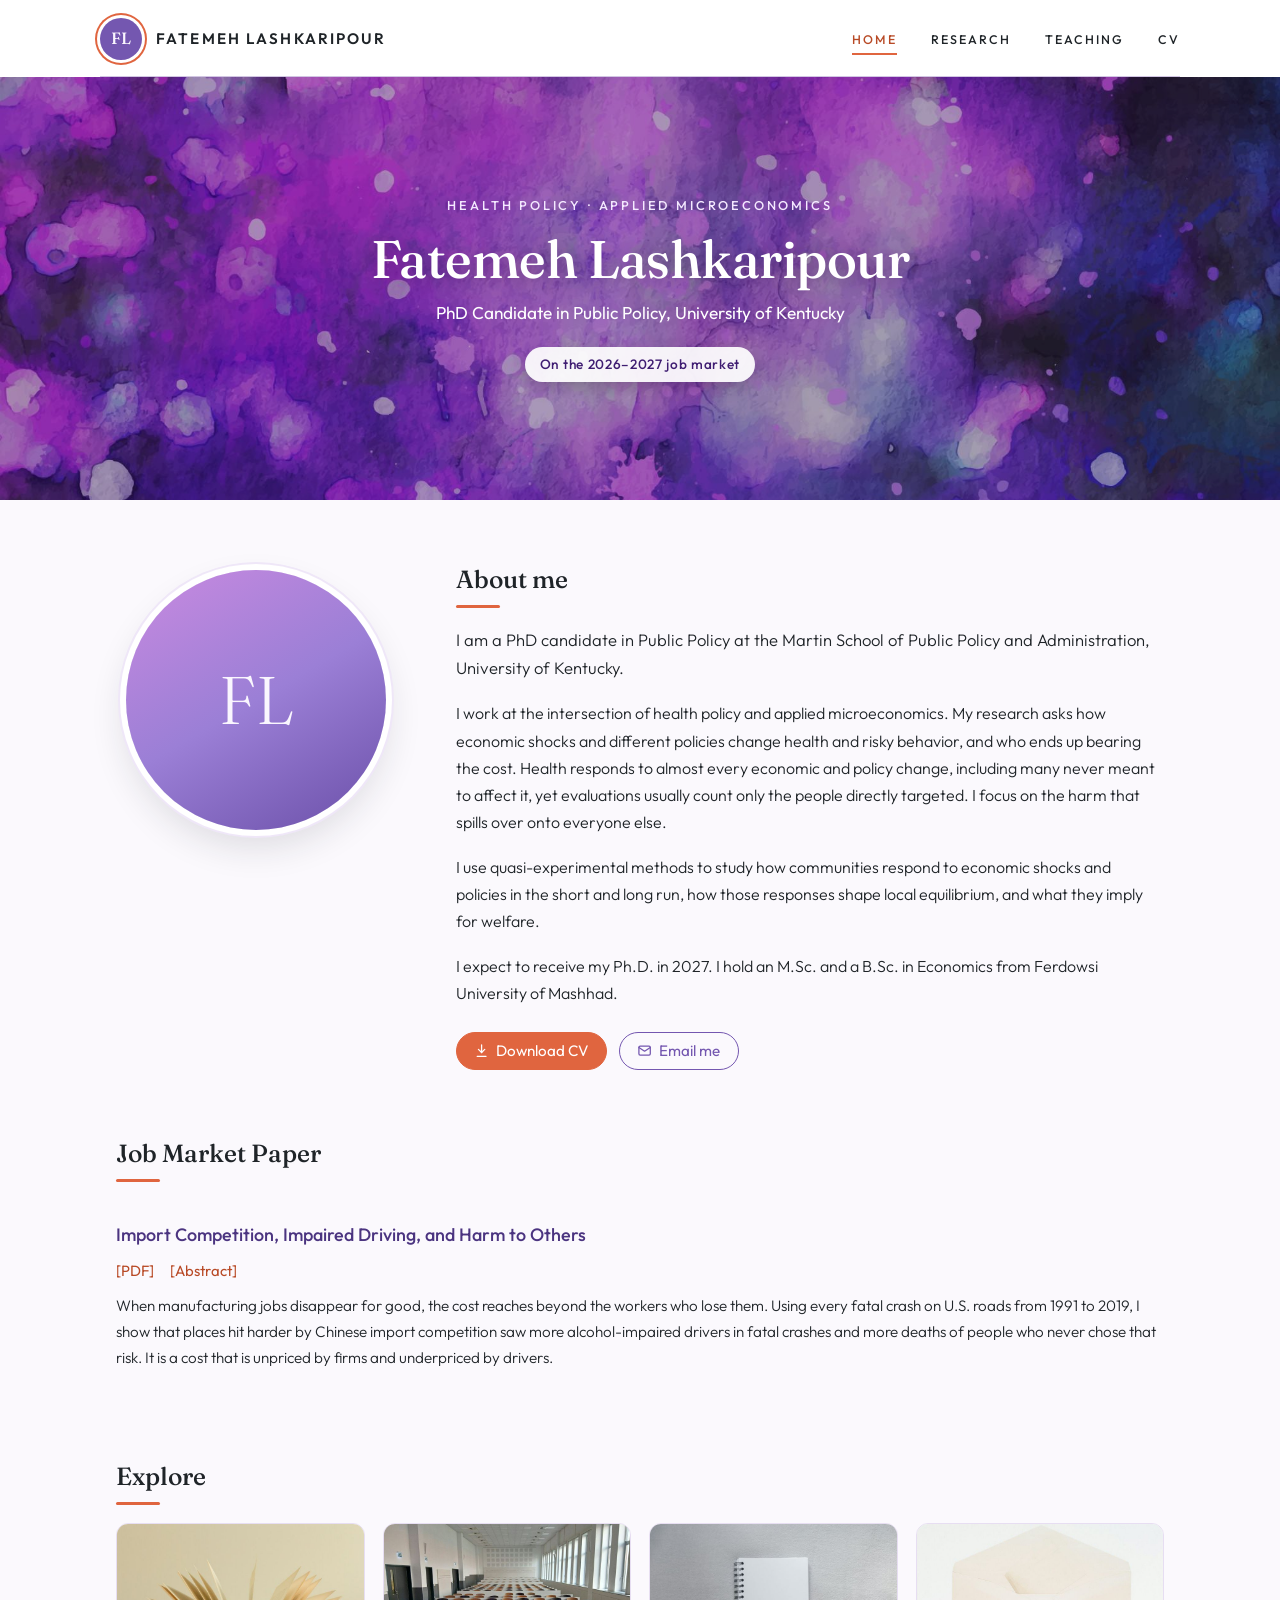
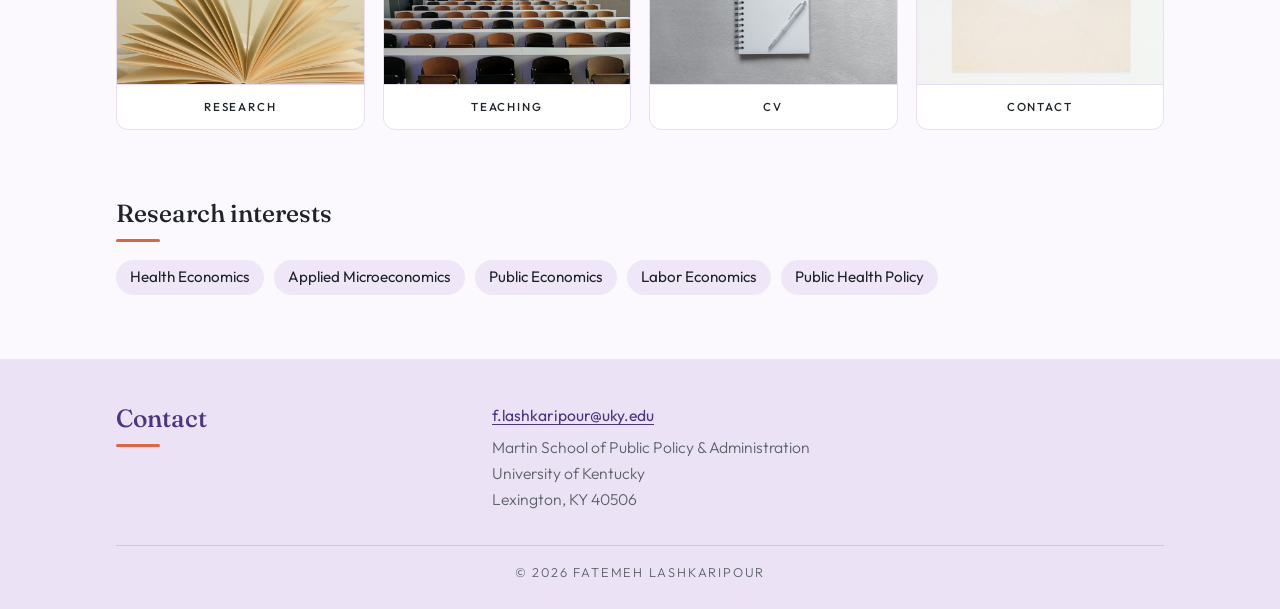
==== index.html @ 066cd608 "Smaller fonts; photo tiles in Explore section Explore photos: Unsplash (free license).  Co-Authored-" ====
<!doctype html>
<html lang="en">
<head>
  <meta charset="utf-8">
  <meta name="viewport" content="width=device-width, initial-scale=1">
  <title>Fatemeh Lashkaripour</title>
  <meta name="description" content="Fatemeh Lashkaripour, PhD candidate in Public Policy at the University of Kentucky. Health economics and applied microeconomics. On the 2026–2027 job market.">
  <meta property="og:title" content="Fatemeh Lashkaripour">
  <meta property="og:description" content="PhD candidate in Public Policy, University of Kentucky. Health economics and applied microeconomics.">
  <meta property="og:type" content="website">
  <link rel="icon" href="images/favicon.svg" type="image/svg+xml">
  <link rel="preconnect" href="https://fonts.googleapis.com">
  <link rel="preconnect" href="https://fonts.gstatic.com" crossorigin>
  <link href="https://fonts.googleapis.com/css2?family=Fraunces:opsz,wght@9..144,400;9..144,500&family=Outfit:wght@300;400;500;600&display=swap" rel="stylesheet">
  <link rel="stylesheet" href="css/style.css">
</head>
<body>
  <a class="skip-link" href="#main">Skip to content</a>

  <header class="site-header">
    <div class="header-inner">
      <a class="brand" href="index.html">
        <span class="mark" aria-hidden="true">FL</span>
        <span class="brand-name">Fatemeh Lashkaripour</span>
      </a>
      <nav aria-label="Main">
        <ul class="nav">
          <li><a href="index.html" aria-current="page">Home</a></li>
          <li><a href="research.html">Research</a></li>
          <li><a href="teaching.html">Teaching</a></li>
          <li><a href="cv.html">CV</a></li>
        </ul>
      </nav>
    </div>
  </header>

  <div class="hero">
    <p class="kicker">Health Policy &middot; Applied Microeconomics</p>
    <h1>Fatemeh Lashkaripour</h1>
    <p class="sub">PhD Candidate in Public Policy, University of Kentucky</p>
    <span class="pill">On the 2026–2027 job market</span>
  </div>

  <main id="main">
    <section class="about" aria-labelledby="about-heading">
      <!-- PHOTO: save your headshot as images/headshot.jpg (square works best).
           Until then, a circle with your initials is shown. -->
      <div class="portrait" aria-hidden="true">
        FL
        <img src="images/headshot.jpg" alt="" onerror="this.remove()">
      </div>

      <div class="about-text">
        <h2 id="about-heading">About me</h2>
        <p class="lead">I am a PhD candidate in Public Policy at the Martin School of Public Policy and Administration, University of Kentucky.</p>
        <p>I work at the intersection of health policy and applied microeconomics. My research asks how economic shocks and different policies change health and risky behavior, and who ends up bearing the cost. Health responds to almost every economic and policy change, including many never meant to affect it, yet evaluations usually count only the people directly targeted. I focus on the harm that spills over onto everyone else.</p>
        <p>I use quasi-experimental methods to study how communities respond to economic shocks and policies in the short and long run, how those responses shape local equilibrium, and what they imply for welfare.</p>
        <p>I expect to receive my Ph.D. in 2027. I hold an M.Sc. and a B.Sc. in Economics from Ferdowsi University of Mashhad.</p>

        <div class="quick-links">
          <a class="btn btn--coral" href="files/Lashkaripour_CV.pdf">
            <svg viewBox="0 0 24 24" fill="none" stroke="currentColor" stroke-width="2" stroke-linecap="round" stroke-linejoin="round" aria-hidden="true"><path d="M12 3v12"/><path d="m7 10 5 5 5-5"/><path d="M5 21h14"/></svg>
            Download CV
          </a>
          <a class="btn" href="mailto:f.lashkaripour@uky.edu">
            <svg viewBox="0 0 24 24" fill="none" stroke="currentColor" stroke-width="2" stroke-linecap="round" stroke-linejoin="round" aria-hidden="true"><rect x="3" y="5" width="18" height="14" rx="2"/><path d="m3 7 9 6 9-6"/></svg>
            Email me
          </a>
        </div>
      </div>
    </section>

    <section aria-labelledby="jmp-heading">
      <h2 id="jmp-heading">Job Market Paper</h2>
      <article class="paper">
        <h3 class="paper-title"><a href="papers/Lashkaripour_JMP.pdf">Import Competition, Impaired Driving, and Harm to Others</a></h3>
        <div class="links">
          <a href="papers/Lashkaripour_JMP.pdf">PDF</a>
          <a href="research.html#jmp">Abstract</a>
        </div>
        <p class="summary">When manufacturing jobs disappear for good, the cost reaches beyond the workers who lose them. Using every fatal crash on U.S. roads from 1991 to 2019, I show that places hit harder by Chinese import competition saw more alcohol-impaired drivers in fatal crashes and more deaths of people who never chose that risk. It is a cost that is unpriced by firms and underpriced by drivers.</p>
      </article>
    </section>

    <section aria-labelledby="explore-heading">
      <h2 id="explore-heading">Explore</h2>
      <div class="tiles">
        <a class="tile" href="research.html">
          <img src="images/explore/research.jpg" alt="" width="800" height="520" loading="lazy">
          <span>Research</span>
        </a>
        <a class="tile" href="teaching.html">
          <img src="images/explore/teaching.jpg" alt="" width="800" height="520" loading="lazy">
          <span>Teaching</span>
        </a>
        <a class="tile" href="cv.html">
          <img src="images/explore/cv.jpg" alt="" width="800" height="520" loading="lazy">
          <span>CV</span>
        </a>
        <a class="tile" href="mailto:f.lashkaripour@uky.edu">
          <img src="images/explore/contact.jpg" alt="" width="800" height="520" loading="lazy">
          <span>Contact</span>
        </a>
      </div>
    </section>

    <section aria-labelledby="interests-heading">
      <h2 id="interests-heading">Research interests</h2>
      <ul class="chips">
        <li>Health Economics</li>
        <li>Applied Microeconomics</li>
        <li>Public Economics</li>
        <li>Labor Economics</li>
        <li>Public Health Policy</li>
      </ul>
    </section>
  </main>

  <footer class="site-footer">
    <div class="footer-inner">
      <h2>Contact</h2>
      <div class="footer-contact">
        <a href="mailto:f.lashkaripour@uky.edu">f.lashkaripour@uky.edu</a>
        <address>Martin School of Public Policy &amp; Administration<br>University of Kentucky<br>Lexington, KY 40506</address>
      </div>
      <p class="copyright">&copy; <span id="year">2026</span> Fatemeh Lashkaripour</p>
    </div>
  </footer>

  <script src="js/main.js"></script>
</body>
</html>
---- css/style.css ----
/* ==========================================================
   Fatemeh Lashkaripour — personal academic website
   Colors and fonts live in :root; change them here.
   ========================================================== */

:root {
  --bg: #fbf9fd;          /* page background */
  --paper: #ffffff;       /* cards, header */
  --ink: #1f2428;         /* main text */
  --muted: #5b6166;       /* secondary text */
  --line: #e7def2;        /* card borders, dividers */
  --rule: #d2c6e3;        /* thin line under header */
  --teal: #7457b0;        /* primary color (purple) */
  --teal-ink: #4b3480;    /* darker purple */
  --teal-soft: #a48bd6;
  --coral: #e0653f;       /* accent */
  --coral-ink: #b84a26;   /* accent for small text (readable) */
  --sand: #efe7f8;        /* tags, tile backgrounds (lavender) */
  --cream: #faf6fe;       /* text on purple */
  --lavender: #ebe2f6;    /* footer background */
  --maxw: 1080px;
  --serif: "Fraunces", Georgia, "Times New Roman", serif;
  --sans: "Outfit", system-ui, -apple-system, "Segoe UI", sans-serif;
}

*, *::before, *::after { box-sizing: border-box; }
html { scroll-behavior: smooth; -webkit-text-size-adjust: 100%; }

body {
  margin: 0;
  background: var(--bg);
  color: var(--ink);
  font-family: var(--sans);
  font-weight: 300;
  font-size: 16px;
  line-height: 1.7;
  min-height: 100vh;
  display: flex;
  flex-direction: column;
}

a { color: var(--teal); text-underline-offset: 3px; text-decoration-thickness: 1px; }
a:hover { color: var(--coral-ink); }
strong { font-weight: 500; }
:focus-visible { outline: 2px solid var(--coral); outline-offset: 3px; border-radius: 4px; }

.skip-link {
  position: absolute; left: -9999px; top: 8px;
  background: var(--paper); padding: 8px 14px; border-radius: 6px; z-index: 100;
}
.skip-link:focus { left: 8px; }

/* ---------- Header ---------- */
.site-header {
  position: sticky; top: 0; z-index: 10;
  background: rgba(255, 255, 255, 0.97);
  backdrop-filter: blur(6px);
  -webkit-backdrop-filter: blur(6px);
}
.header-inner {
  width: calc(100% - 32px); max-width: var(--maxw); margin: 0 auto;
  padding: 18px 0 16px;
  display: flex; align-items: center; justify-content: space-between;
  flex-wrap: wrap; gap: 12px 28px;
  border-bottom: 1px solid var(--rule);
}
.brand {
  display: flex; align-items: center; gap: 14px;
  color: var(--ink); text-decoration: none;
}
.brand:hover { color: var(--ink); }
.mark {
  flex: none; width: 42px; height: 42px; border-radius: 50%;
  display: grid; place-items: center;
  background: var(--teal); color: var(--cream);
  font-family: var(--serif); font-size: 1.02rem; font-weight: 500; letter-spacing: .02em;
  box-shadow: 0 0 0 3px var(--paper), 0 0 0 5px var(--coral);
}
.brand-name {
  font-weight: 600; text-transform: uppercase;
  letter-spacing: .14em; font-size: .95rem; line-height: 1.2;
}
.nav {
  display: flex; flex-wrap: wrap; gap: clamp(16px, 3vw, 34px);
  margin: 0; padding: 0; list-style: none;
}
.nav a {
  color: var(--ink); text-decoration: none;
  font-size: .78rem; font-weight: 500; letter-spacing: .16em; text-transform: uppercase;
  padding: 6px 0; border-bottom: 2px solid transparent;
  transition: color .15s, border-color .15s;
}
.nav a:hover { color: var(--coral-ink); }
.nav a[aria-current="page"] { color: var(--coral-ink); border-bottom-color: var(--coral); }

/* ---------- Home hero ---------- */
.hero {
  position: relative;
  background: #5b2a9e url("../images/banner.jpg") center / cover no-repeat;
  color: #fff;
  text-align: center;
  padding: clamp(70px, 10vw, 118px) 16px;
}
.hero::before {
  content: ""; position: absolute; inset: 0;
  background: rgba(36, 14, 66, .34);
}
.hero > * { position: relative; }
.kicker {
  margin: 0 0 .8rem; color: #f4e9ff;
  font-size: .8rem; font-weight: 500; letter-spacing: .22em; text-transform: uppercase;
}
.hero h1 {
  font-family: var(--serif); font-weight: 500;
  font-size: clamp(2rem, 5vw, 3.3rem); line-height: 1.08; letter-spacing: -0.01em;
  margin: 0; text-shadow: 0 2px 20px rgba(0, 0, 0, .3);
}
.hero .sub { margin: .7rem auto 0; max-width: 40rem; font-size: clamp(.95rem, 2vw, 1.08rem); font-weight: 400; }
.pill {
  display: inline-block; margin-top: 20px;
  background: rgba(255, 255, 255, .92); color: #3f1d72;
  font-size: .85rem; font-weight: 500; letter-spacing: .05em;
  padding: .42em 1.1em; border-radius: 999px;
  box-shadow: 0 6px 16px rgba(0, 0, 0, .18);
}

/* ---------- Sub-page banner ---------- */
.page-banner {
  position: relative;
  background: #5b2a9e url("../images/banner.jpg") center / cover no-repeat;
  color: #fff; text-align: center;
  padding: clamp(40px, 6vw, 62px) 16px;
}
.page-banner::before { content: ""; position: absolute; inset: 0; background: rgba(36, 14, 66, .34); }
.page-banner > * { position: relative; }
.page-banner h1 {
  margin: 0; font-family: var(--serif); font-weight: 500;
  font-size: clamp(1.7rem, 4vw, 2.4rem); line-height: 1.15;
  text-shadow: 0 2px 16px rgba(0, 0, 0, .3);
}

/* ---------- Layout ---------- */
main { flex: 1; width: 100%; max-width: var(--maxw); margin: 0 auto; padding: clamp(36px, 6vw, 64px) 16px; }
section + section { margin-top: clamp(44px, 6vw, 68px); }

h2 {
  font-family: var(--serif); font-weight: 500;
  font-size: clamp(1.3rem, 2.6vw, 1.55rem); line-height: 1.25;
  margin: 0 0 18px; color: var(--ink);
}
h2::after {
  content: ""; display: block; width: 44px; height: 3px;
  background: var(--coral); margin-top: 10px; border-radius: 2px;
}
p { margin: 0 0 1.1em; }
p:last-child { margin-bottom: 0; }

/* ---------- Home: about ---------- */
.about {
  display: grid; grid-template-columns: 280px 1fr;
  gap: clamp(28px, 5vw, 60px); align-items: start;
}
.portrait {
  position: relative; width: 260px; aspect-ratio: 1; margin: 6px auto 0;
  border-radius: 50%; overflow: hidden;
  background: linear-gradient(150deg, #c98ae0 0%, #9b7fd6 50%, #6a4fa8 100%);
  display: grid; place-items: center;
  color: var(--cream); font-family: var(--serif); font-size: 4.2rem;
  box-shadow: 0 0 0 6px var(--paper), 0 0 0 8px var(--sand), 0 16px 36px rgba(31, 36, 40, .14);
}
.portrait img { position: absolute; inset: 0; width: 100%; height: 100%; object-fit: cover; }
.about-text .lead { font-size: 1.04rem; }
.quick-links { display: flex; flex-wrap: wrap; gap: 12px; margin-top: 24px; }

/* ---------- Buttons & tags ---------- */
.btn {
  display: inline-flex; align-items: center; gap: .45em;
  padding: .5em 1.15em; border-radius: 999px;
  border: 1px solid var(--teal); color: var(--teal);
  text-decoration: none; font-weight: 400; font-size: .95rem; line-height: 1.4;
  transition: background .15s, color .15s, border-color .15s;
}
.btn:hover { background: #f1eafa; color: var(--teal-ink); }
.btn--solid { background: var(--teal); color: #fff; }
.btn--solid:hover { background: var(--teal-ink); color: #fff; }
.btn--coral { background: var(--coral); border-color: var(--coral); color: #fff; }
.btn--coral:hover { background: var(--coral-ink); border-color: var(--coral-ink); color: #fff; }
.btn svg { width: 1em; height: 1em; flex: none; }

.chips { display: flex; flex-wrap: wrap; gap: 10px; margin: 0; padding: 0; list-style: none; }
.chips li {
  background: var(--sand); color: var(--ink);
  padding: .32em .95em; border-radius: 999px; font-size: .95rem; font-weight: 400;
}

/* ---------- Home: tiles ---------- */
.tiles { display: grid; grid-template-columns: repeat(4, 1fr); gap: 18px; }
.tile {
  display: block; overflow: hidden;
  background: var(--paper); border: 1px solid var(--line); border-radius: 12px;
  color: var(--ink); text-decoration: none;
  transition: transform .2s, box-shadow .2s;
}
.tile img { display: block; width: 100%; height: auto; aspect-ratio: 200 / 130; object-fit: cover; }
.tile span {
  display: block; padding: 12px 10px; text-align: center;
  border-top: 1px solid var(--line);
  font-size: .72rem; font-weight: 500; letter-spacing: .16em; text-transform: uppercase;
}
.tile:hover { transform: translateY(-3px); box-shadow: 0 12px 26px rgba(31, 36, 40, .1); color: var(--ink); }
.tile:hover span { color: var(--coral-ink); }

/* ---------- Papers ---------- */
.paper { padding: 22px 0; border-bottom: 1px solid var(--line); scroll-margin-top: 90px; }
.paper:last-child { border-bottom: 0; }
.paper h3 {
  font-family: var(--sans); font-weight: 500;
  font-size: 1.04rem; line-height: 1.45; margin: 0; color: var(--ink);
}
.paper .meta { color: var(--muted); font-size: .92rem; margin: .3rem 0 0; }
.paper .meta b { font-weight: 500; color: var(--ink); }

/* numbered list, e.g. [1] Title */
.numbered { counter-reset: paper; }
.numbered .paper h3::before {
  counter-increment: paper; content: "[" counter(paper) "]";
  color: var(--muted); font-weight: 400; margin-right: .5em;
}
.numbered .paper .meta, .numbered .paper .links { padding-left: 2.1em; }

/* bracketed link row: [PDF] [Abstract] */
.links { display: flex; flex-wrap: wrap; gap: 4px 16px; margin-top: 10px; }
.links a, .links .toggle {
  color: var(--coral-ink); text-decoration: none; font-size: .93rem; font-weight: 400;
  background: none; border: 0; padding: 0; font-family: inherit; cursor: pointer;
}
.links a::before, .links .toggle::before { content: "["; }
.links a::after, .links .toggle::after { content: "]"; }
.links a:hover, .links .toggle:hover { color: var(--teal); text-decoration: underline; }

.tag {
  display: inline-block; vertical-align: middle;
  font-size: .72rem; letter-spacing: .1em; text-transform: uppercase; font-weight: 500;
  color: #fff; background: var(--coral); border-radius: 4px;
  padding: .12em .5em; margin-left: .5em; position: relative; top: -1px;
}

.paper-title { font-size: 1.12rem !important; }
.paper-title a { color: var(--teal-ink); text-decoration: none; }
.paper-title a:hover { color: var(--coral-ink); text-decoration: underline; text-underline-offset: 3px; }

.abstract { margin-top: 14px; font-size: .95rem; line-height: 1.75; }
.abstract.clamped p {
  display: -webkit-box; -webkit-line-clamp: 3; -webkit-box-orient: vertical; overflow: hidden;
}
.abstract-toggle {
  background: none; border: 0; padding: 0; margin-top: 8px; cursor: pointer;
  color: var(--coral-ink); font: inherit; font-size: .95rem; font-weight: 400;
  text-decoration: underline; text-underline-offset: 3px;
}
.abstract-toggle:hover { color: var(--teal); }

.section-intro {
  font-family: var(--serif); font-size: clamp(1.05rem, 2vw, 1.2rem); line-height: 1.5;
  color: var(--teal-ink); max-width: 46rem; margin: 0 0 clamp(36px, 5vw, 52px);
  padding-left: 18px; border-left: 3px solid var(--coral);
}
.section-note { color: var(--muted); margin: -4px 0 6px; }
.intro-actions { margin-top: -16px; margin-bottom: clamp(44px, 6vw, 64px); padding-left: 21px; }
.paper .summary { margin: 10px 0 0; font-size: .95rem; line-height: 1.7; }
.numbered .paper .summary { padding-left: 2.1em; }

.presented { margin: 14px 0 0; padding-left: 1.1em; font-size: .95rem; color: var(--muted); }
.presented li { margin: .15em 0; }

.agenda { margin: 0; padding-left: 1.15em; }
.agenda li { margin: 0 0 .7em; }
.agenda li::marker { color: var(--coral); }

/* ---------- Lists (teaching, CV) ---------- */
.entry-list { list-style: none; margin: 0; padding: 0; }
.entry {
  display: grid; grid-template-columns: 1fr auto; gap: 4px 24px;
  padding: 16px 0; border-bottom: 1px solid var(--line);
}
.entry:last-child { border-bottom: 0; }
.entry .what { font-weight: 400; }
.entry .what strong { font-weight: 500; }
.entry .when { color: var(--muted); font-size: .95rem; white-space: nowrap; text-align: right; }
.subhead { color: var(--muted); margin: -6px 0 4px; }
.entry .subhead { display: inline-block; margin: 2px 0 0; font-size: .95rem; font-weight: 300; }

/* ---------- CV page ---------- */
.cv-download {
  display: flex; flex-wrap: wrap; align-items: center; justify-content: space-between; gap: 18px;
  background: var(--paper); border: 1px solid var(--line); border-left: 4px solid var(--coral);
  border-radius: 12px; padding: clamp(22px, 4vw, 32px); box-shadow: 0 6px 20px rgba(31, 36, 40, .05);
}
.cv-download p { margin: 0; color: var(--muted); }
.cv-download .title { font-family: var(--serif); font-size: 1.35rem; font-weight: 500; color: var(--ink); }

.materials { display: grid; grid-template-columns: repeat(auto-fit, minmax(240px, 1fr)); gap: 18px; }
.material {
  position: relative; display: flex; flex-direction: column; gap: 4px;
  background: var(--paper); border: 1px solid var(--line); border-left: 4px solid var(--coral);
  border-radius: 12px; padding: 20px 22px 20px;
  color: var(--ink); text-decoration: none;
  box-shadow: 0 6px 20px rgba(31, 36, 40, .05);
  transition: transform .2s, box-shadow .2s;
}
.material:hover { transform: translateY(-3px); box-shadow: 0 12px 26px rgba(31, 36, 40, .1); color: var(--ink); }
.material-kind {
  align-self: flex-start; font-size: .7rem; font-weight: 500; letter-spacing: .14em;
  color: #fff; background: var(--teal); border-radius: 4px; padding: .15em .55em;
}
.material-title { font-family: var(--serif); font-size: 1.12rem; font-weight: 500; margin-top: 8px; }
.material-meta { color: var(--muted); font-size: .92rem; line-height: 1.45; }
.material:hover .material-title { color: var(--coral-ink); }


.refs { display: grid; grid-template-columns: repeat(auto-fit, minmax(260px, 1fr)); gap: 18px; }
.ref {
  background: var(--paper); border: 1px solid var(--line); border-top: 3px solid var(--teal);
  border-radius: 12px; padding: 20px 22px; font-size: .97rem; line-height: 1.6;
}
.ref .name { font-weight: 500; font-size: 1.05rem; margin: 0; color: var(--ink); }
.ref .name small { color: var(--coral-ink); font-weight: 400; font-size: .9rem; }
.ref .role { color: var(--muted); margin: 4px 0 10px; }
.ref a { word-break: break-all; }

/* ---------- Footer ---------- */
.site-footer { background: var(--lavender); color: var(--ink); margin-top: auto; }
.footer-inner {
  max-width: var(--maxw); margin: 0 auto; padding: 44px 16px 26px;
  display: grid; grid-template-columns: 1fr 2fr; gap: 20px 40px; align-items: start;
}
.footer-inner h2 { margin: 0; color: var(--teal-ink); }
.footer-contact { font-size: .98rem; line-height: 1.65; }
.footer-contact a { color: var(--teal-ink); font-weight: 400; }
.footer-contact a:hover { color: var(--coral-ink); }
.footer-contact address { font-style: normal; color: var(--muted); margin-top: 6px; }
.copyright {
  grid-column: 1 / -1; font-size: .8rem; letter-spacing: .14em; text-transform: uppercase;
  color: var(--muted);
  border-top: 1px solid rgba(75, 52, 128, .16); padding-top: 16px; margin-top: 12px; text-align: center;
}

/* ---------- Small screens ---------- */
@media (max-width: 760px) {
  body { font-size: 15.5px; }
  .about { grid-template-columns: 1fr; }
  .portrait { width: 190px; font-size: 3.2rem; }
  .tiles { grid-template-columns: repeat(2, 1fr); gap: 14px; }
  .footer-inner { grid-template-columns: 1fr; }
  .entry { grid-template-columns: 1fr; }
  .entry .when { text-align: left; }
}
@media (max-width: 640px) {
  .site-header { position: static; }
  .header-inner { flex-direction: column; justify-content: center; gap: 12px; padding-top: 16px; }
  .brand-name { font-size: .92rem; letter-spacing: .12em; }
  .nav { justify-content: center; gap: 18px; }
  .nav a { font-size: .76rem; letter-spacing: .13em; }
  .numbered .paper .meta, .numbered .paper .links, .numbered .paper .summary { padding-left: 0; }
}

@media (prefers-reduced-motion: reduce) {
  html { scroll-behavior: auto; }
  * { transition: none !important; }
}

@media print {
  .site-header, .hero, .page-banner, .abstract-toggle, .site-footer, .tiles { display: none; }
  .abstract.clamped p { display: block; -webkit-line-clamp: unset; }
  body { background: #fff; }
}
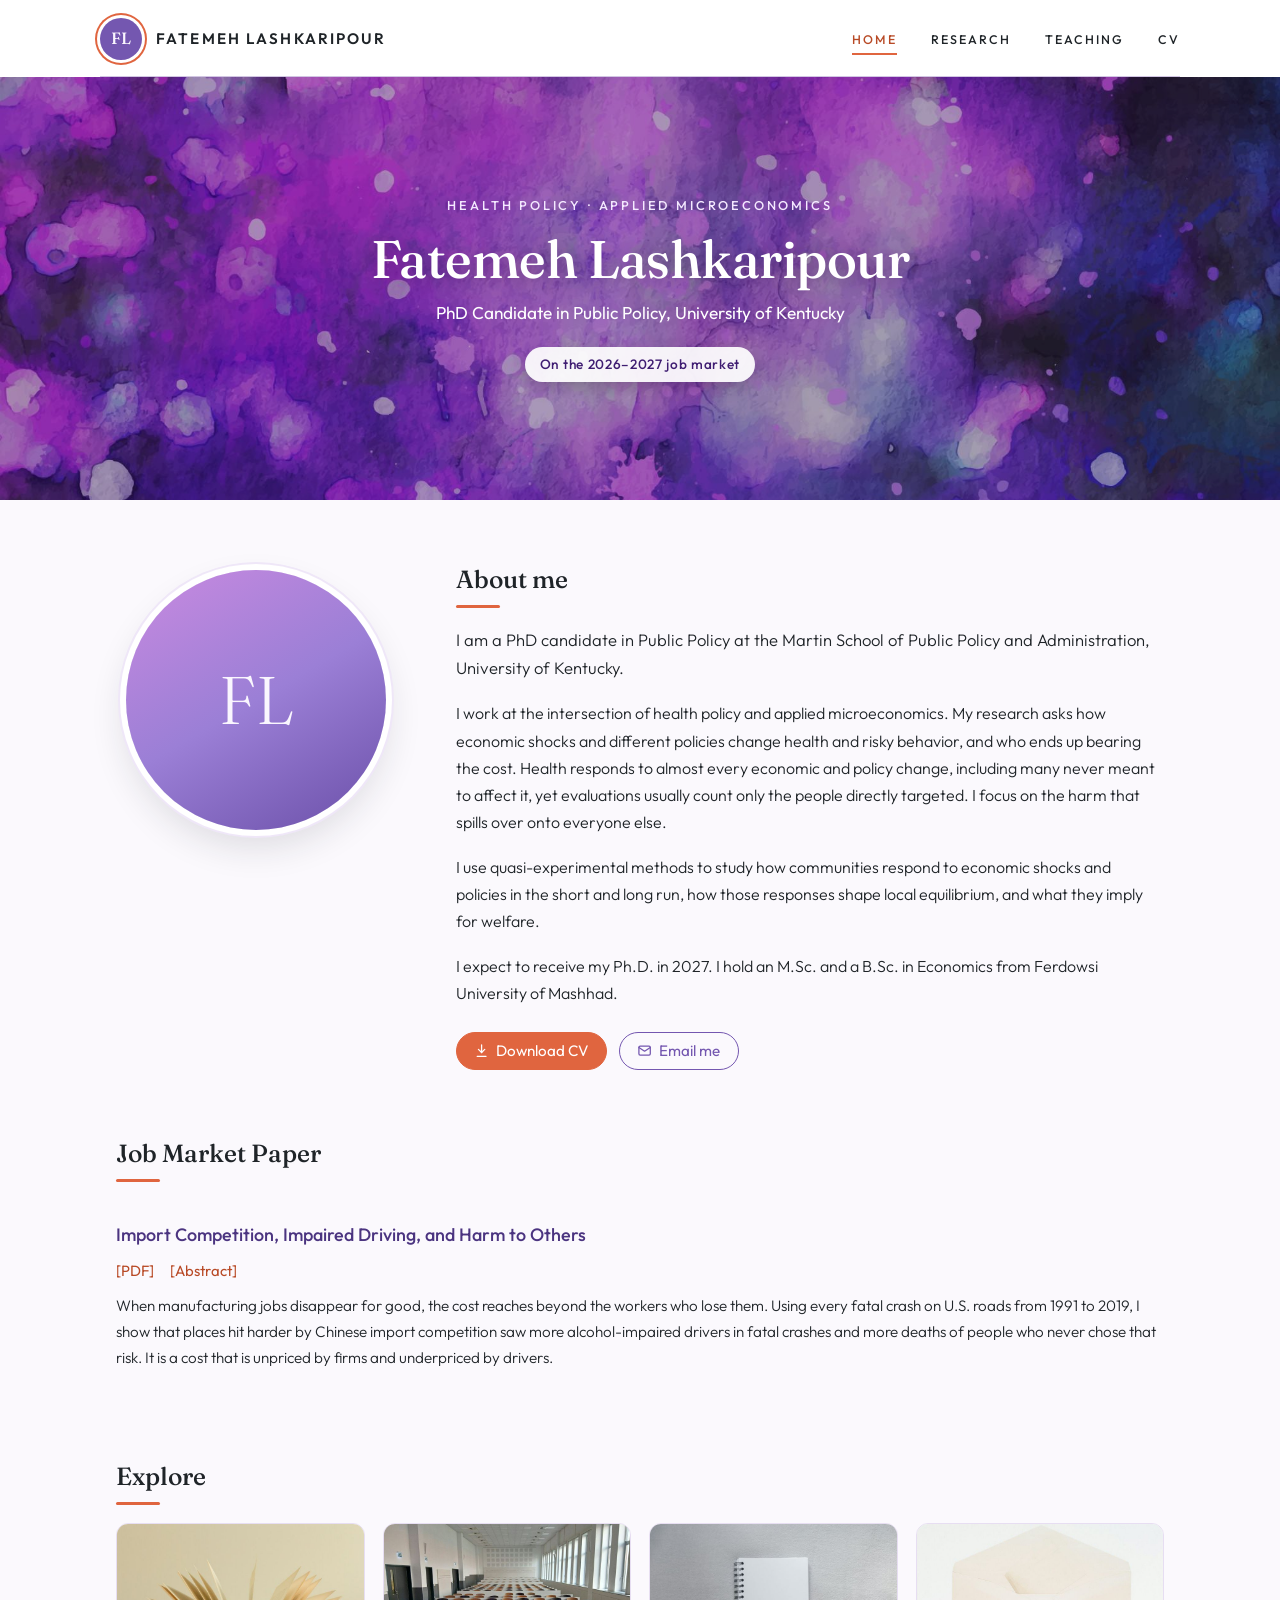
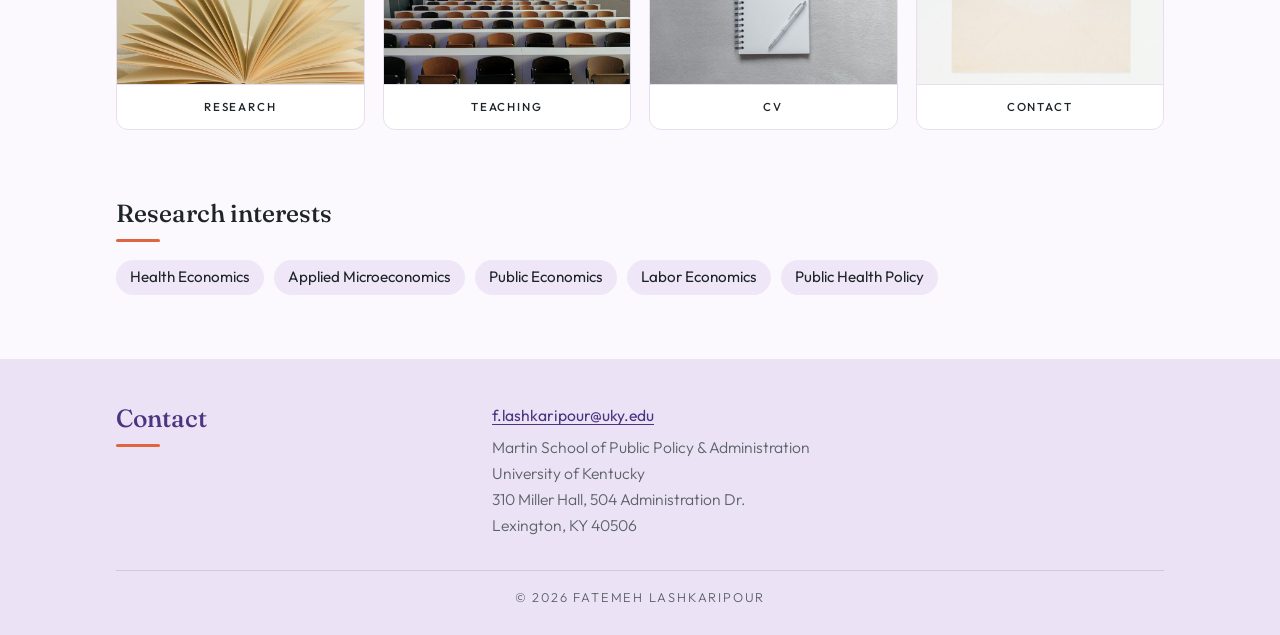
==== commit 65006f88: "Add office and street address from Martin School profile Co-Authored-By: Claude Opus 5.5 <noreply@an" ====
--- a/index.html
+++ b/index.html
@@ -121,7 +121,7 @@
       <h2>Contact</h2>
       <div class="footer-contact">
         <a href="mailto:f.lashkaripour@uky.edu">f.lashkaripour@uky.edu</a>
-        <address>Martin School of Public Policy &amp; Administration<br>University of Kentucky<br>Lexington, KY 40506</address>
+        <address>Martin School of Public Policy &amp; Administration<br>University of Kentucky<br>310 Miller Hall, 504 Administration Dr.<br>Lexington, KY 40506</address>
       </div>
       <p class="copyright">&copy; <span id="year">2026</span> Fatemeh Lashkaripour</p>
     </div>
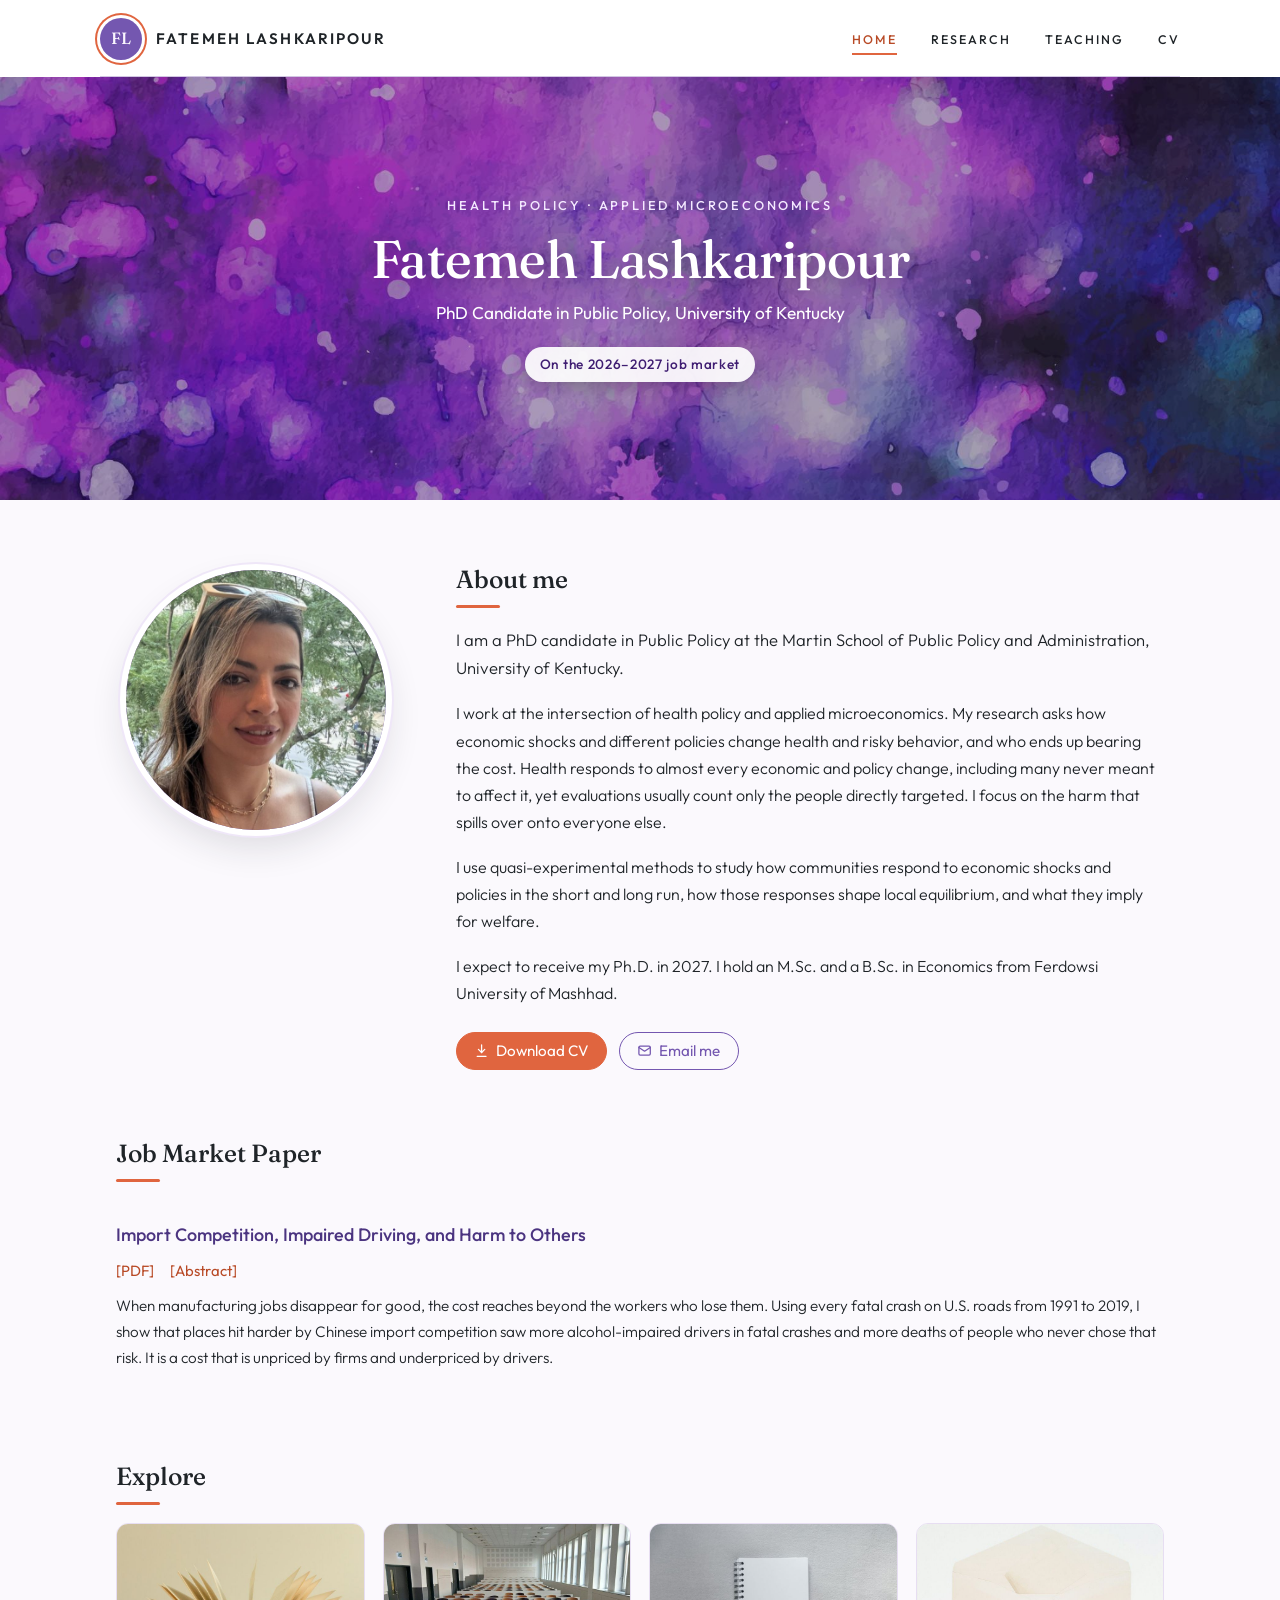
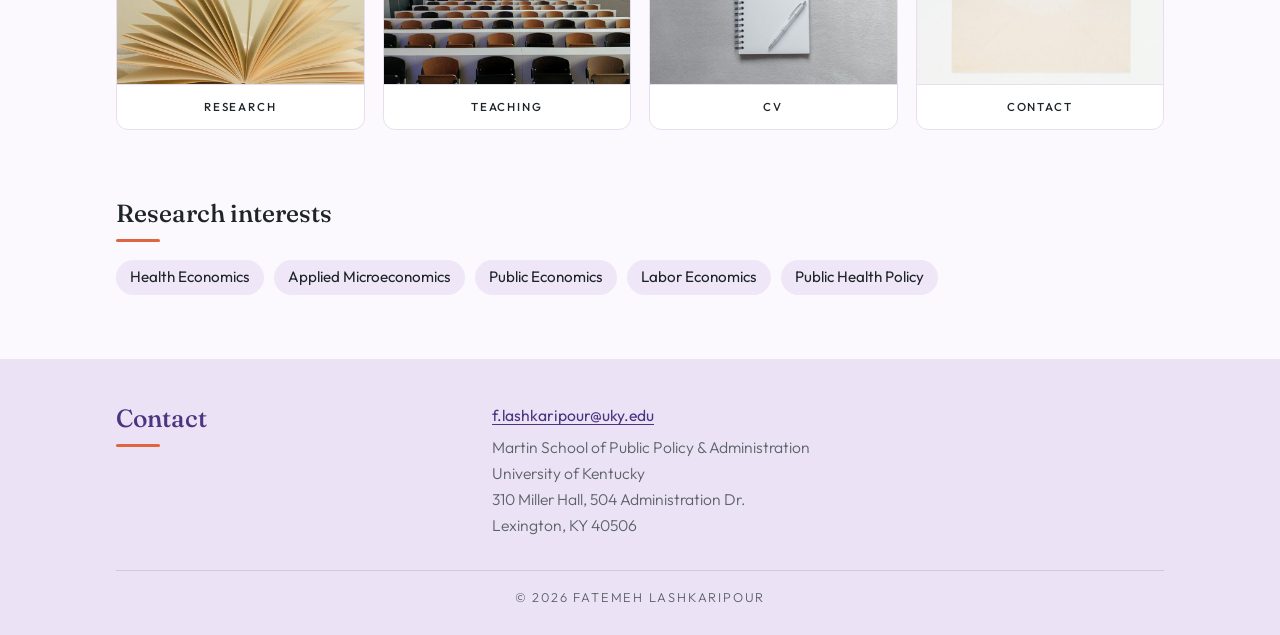
==== commit 06dc0ac5: "Add headshot from LinkedIn profile Co-Authored-By: Claude Opus 5.5 <noreply@anthropic.com>" ====
--- a/index.html
+++ b/index.html
@@ -45,9 +45,9 @@
     <section class="about" aria-labelledby="about-heading">
       <!-- PHOTO: save your headshot as images/headshot.jpg (square works best).
            Until then, a circle with your initials is shown. -->
-      <div class="portrait" aria-hidden="true">
-        FL
-        <img src="images/headshot.jpg" alt="" onerror="this.remove()">
+      <div class="portrait">
+        <span aria-hidden="true">FL</span>
+        <img src="images/headshot.jpg" alt="Fatemeh Lashkaripour" width="600" height="600" onerror="this.remove()">
       </div>
 
       <div class="about-text">
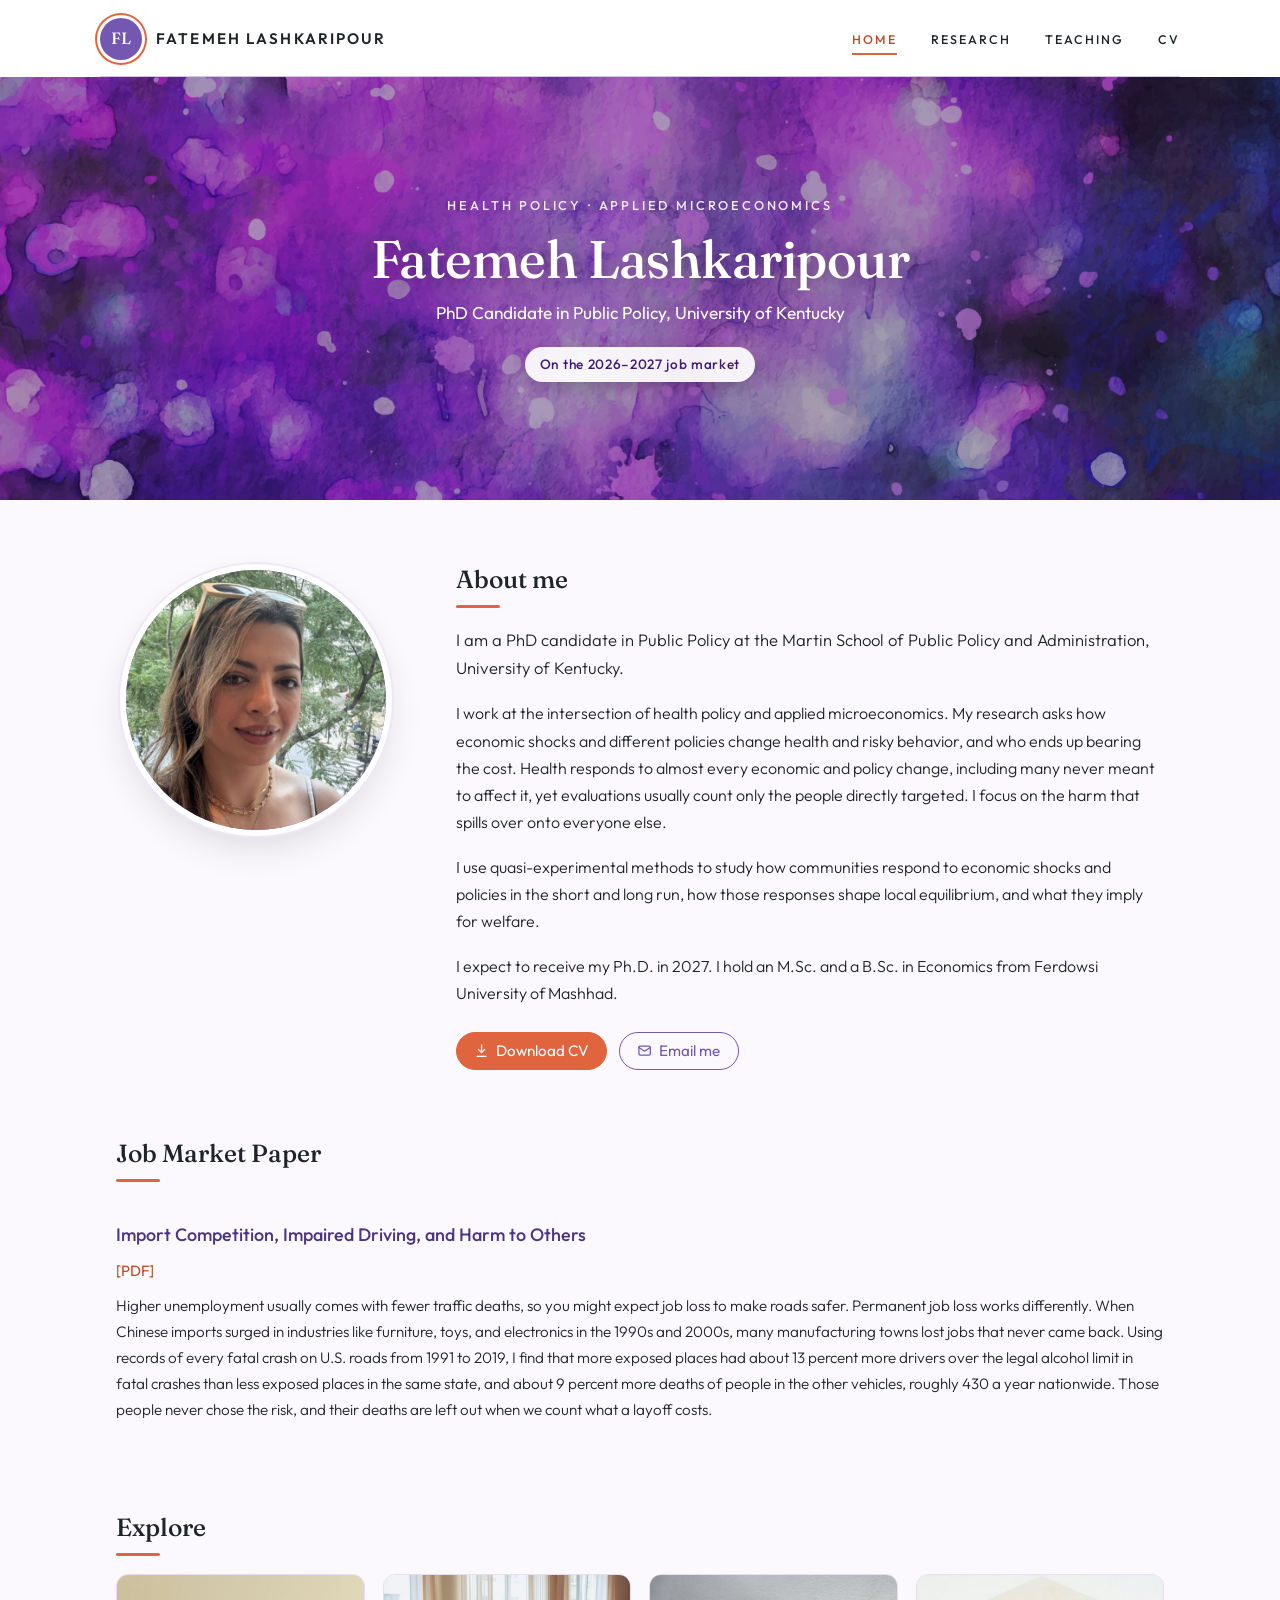
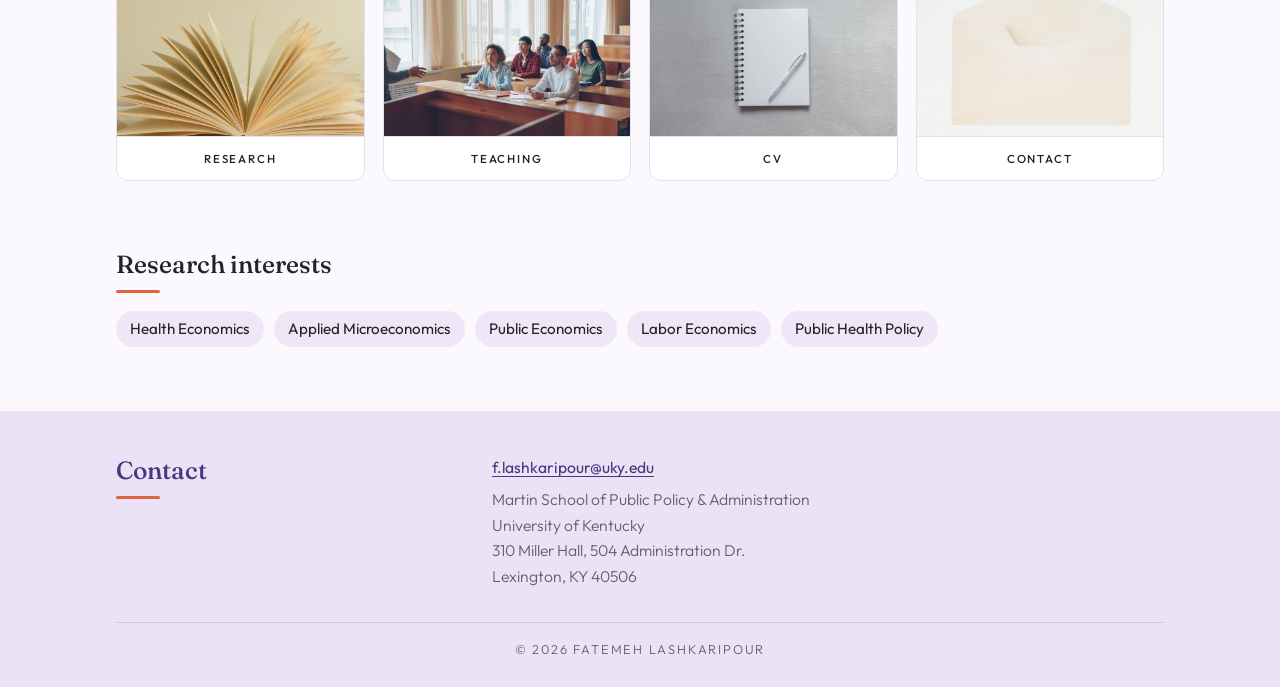
==== commit c81aec3f: "New JMP summary, cannabis slides link, warmer teaching photo Co-Authored-By: Claude Opus 5.5 <norepl" ====
--- a/index.html
+++ b/index.html
@@ -76,9 +76,8 @@
         <h3 class="paper-title"><a href="papers/Lashkaripour_JMP.pdf">Import Competition, Impaired Driving, and Harm to Others</a></h3>
         <div class="links">
           <a href="papers/Lashkaripour_JMP.pdf">PDF</a>
-          <a href="research.html#jmp">Abstract</a>
         </div>
-        <p class="summary">When manufacturing jobs disappear for good, the cost reaches beyond the workers who lose them. Using every fatal crash on U.S. roads from 1991 to 2019, I show that places hit harder by Chinese import competition saw more alcohol-impaired drivers in fatal crashes and more deaths of people who never chose that risk. It is a cost that is unpriced by firms and underpriced by drivers.</p>
+        <p class="summary">Higher unemployment usually comes with fewer traffic deaths, so you might expect job loss to make roads safer. Permanent job loss works differently. When Chinese imports surged in industries like furniture, toys, and electronics in the 1990s and 2000s, many manufacturing towns lost jobs that never came back. Using records of every fatal crash on U.S. roads from 1991 to 2019, I find that more exposed places had about 13 percent more drivers over the legal alcohol limit in fatal crashes than less exposed places in the same state, and about 9 percent more deaths of people in the other vehicles, roughly 430 a year nationwide. Those people never chose the risk, and their deaths are left out when we count what a layoff costs.</p>
       </article>
     </section>
 
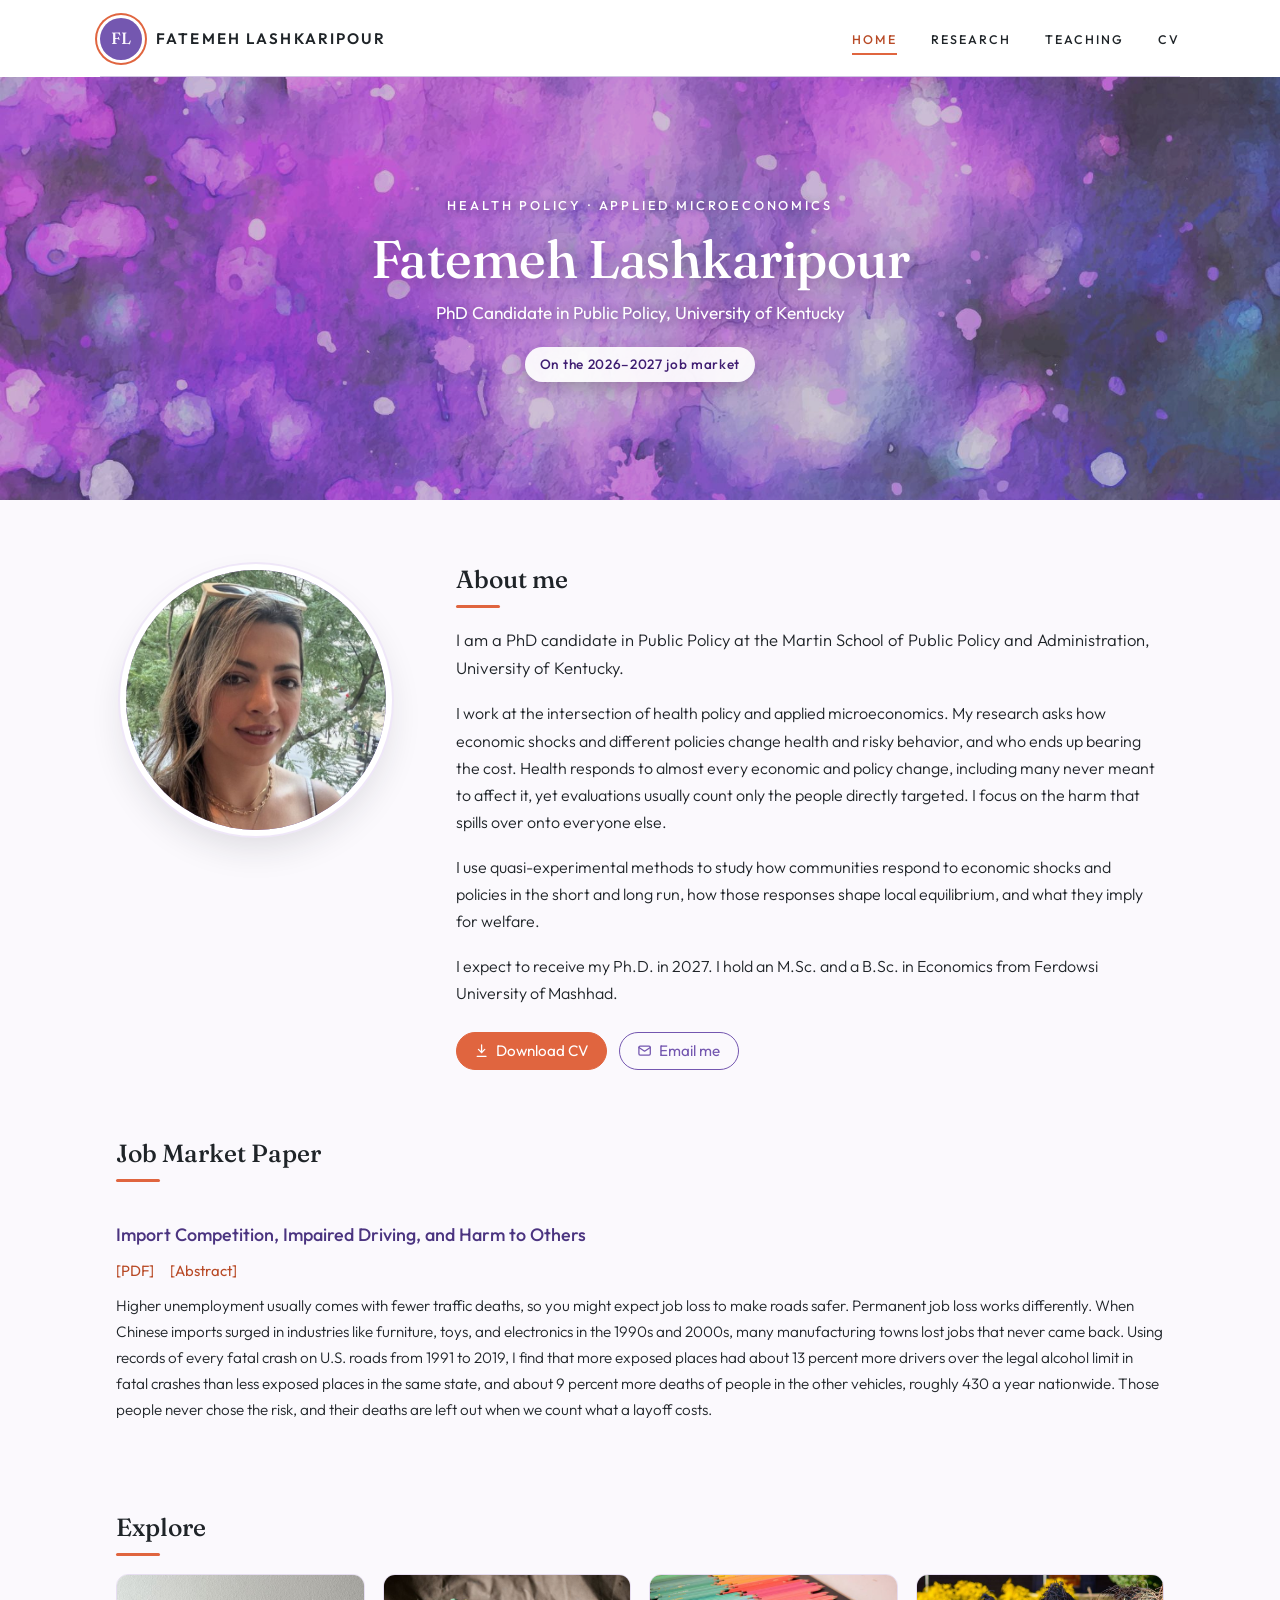
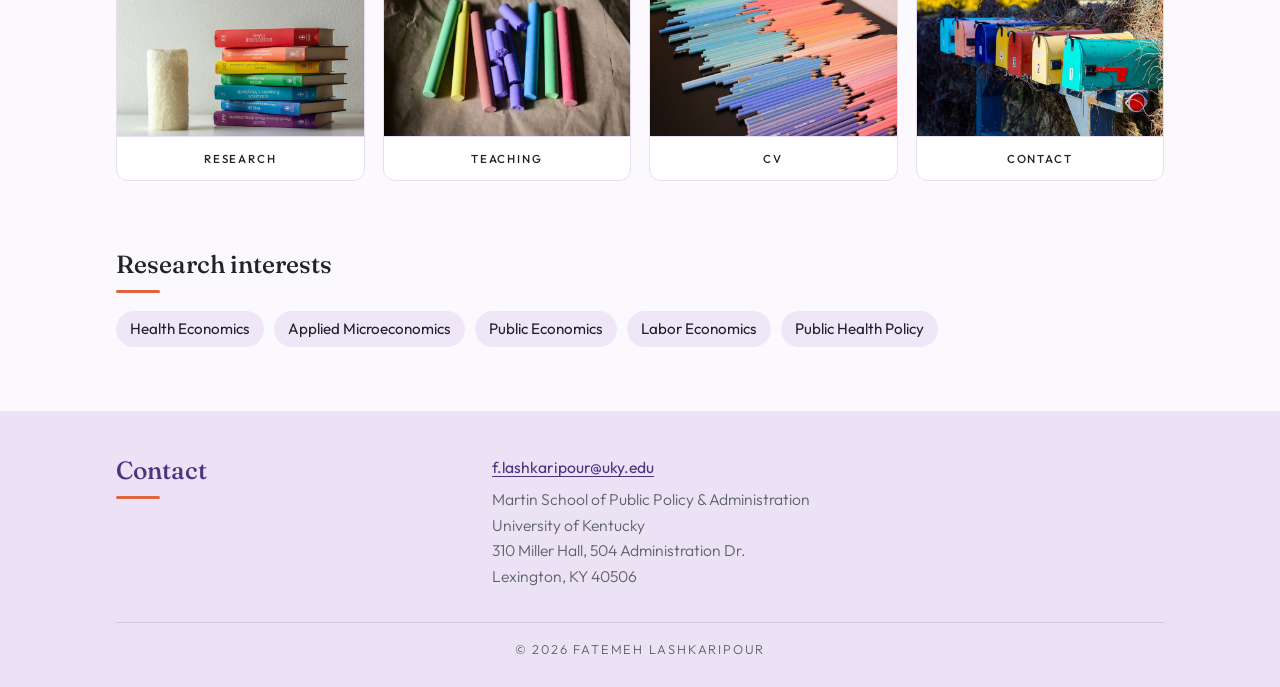
==== commit b0f92533: "Restore JMP abstract link, add CV button, lighten banner Co-Authored-By: Claude Opus 5.5 <noreply@an" ====
--- a/index.html
+++ b/index.html
@@ -76,6 +76,7 @@
         <h3 class="paper-title"><a href="papers/Lashkaripour_JMP.pdf">Import Competition, Impaired Driving, and Harm to Others</a></h3>
         <div class="links">
           <a href="papers/Lashkaripour_JMP.pdf">PDF</a>
+          <a href="research.html#jmp">Abstract</a>
         </div>
         <p class="summary">Higher unemployment usually comes with fewer traffic deaths, so you might expect job loss to make roads safer. Permanent job loss works differently. When Chinese imports surged in industries like furniture, toys, and electronics in the 1990s and 2000s, many manufacturing towns lost jobs that never came back. Using records of every fatal crash on U.S. roads from 1991 to 2019, I find that more exposed places had about 13 percent more drivers over the legal alcohol limit in fatal crashes than less exposed places in the same state, and about 9 percent more deaths of people in the other vehicles, roughly 430 a year nationwide. Those people never chose the risk, and their deaths are left out when we count what a layoff costs.</p>
       </article>
--- a/css/style.css
+++ b/css/style.css
@@ -103,11 +103,11 @@
 }
 .hero::before {
   content: ""; position: absolute; inset: 0;
-  background: rgba(36, 14, 66, .34);
+  background: rgba(36, 14, 66, .22);
 }
 .hero > * { position: relative; }
 .kicker {
-  margin: 0 0 .8rem; color: #f4e9ff;
+  margin: 0 0 .8rem; color: #fff; text-shadow: 0 1px 10px rgba(40, 10, 70, .45);
   font-size: .8rem; font-weight: 500; letter-spacing: .22em; text-transform: uppercase;
 }
 .hero h1 {
@@ -115,7 +115,7 @@
   font-size: clamp(2rem, 5vw, 3.3rem); line-height: 1.08; letter-spacing: -0.01em;
   margin: 0; text-shadow: 0 2px 20px rgba(0, 0, 0, .3);
 }
-.hero .sub { margin: .7rem auto 0; max-width: 40rem; font-size: clamp(.95rem, 2vw, 1.08rem); font-weight: 400; }
+.hero .sub { margin: .7rem auto 0; max-width: 40rem; font-size: clamp(.95rem, 2vw, 1.08rem); font-weight: 400; text-shadow: 0 1px 10px rgba(40, 10, 70, .45); }
 .pill {
   display: inline-block; margin-top: 20px;
   background: rgba(255, 255, 255, .92); color: #3f1d72;
@@ -131,7 +131,7 @@
   color: #fff; text-align: center;
   padding: clamp(40px, 6vw, 62px) 16px;
 }
-.page-banner::before { content: ""; position: absolute; inset: 0; background: rgba(36, 14, 66, .34); }
+.page-banner::before { content: ""; position: absolute; inset: 0; background: rgba(36, 14, 66, .22); }
 .page-banner > * { position: relative; }
 .page-banner h1 {
   margin: 0; font-family: var(--serif); font-weight: 500;
@@ -266,6 +266,7 @@
   padding-left: 18px; border-left: 3px solid var(--coral);
 }
 .section-note { color: var(--muted); margin: -4px 0 6px; }
+.page-actions { margin: 0 0 clamp(36px, 5vw, 52px); }
 .intro-actions { margin-top: -16px; margin-bottom: clamp(44px, 6vw, 64px); padding-left: 21px; }
 .paper .summary { margin: 10px 0 0; font-size: .95rem; line-height: 1.7; }
 .numbered .paper .summary { padding-left: 2.1em; }
@@ -281,14 +282,15 @@
 .entry-list { list-style: none; margin: 0; padding: 0; }
 .entry {
   display: grid; grid-template-columns: 1fr auto; gap: 4px 24px;
-  padding: 16px 0; border-bottom: 1px solid var(--line);
+  padding: 13px 0; border-bottom: 1px solid var(--line);
+  font-size: .9rem;
 }
 .entry:last-child { border-bottom: 0; }
 .entry .what { font-weight: 400; }
 .entry .what strong { font-weight: 500; }
-.entry .when { color: var(--muted); font-size: .95rem; white-space: nowrap; text-align: right; }
+.entry .when { color: var(--muted); font-size: .95em; white-space: nowrap; text-align: right; }
 .subhead { color: var(--muted); margin: -6px 0 4px; }
-.entry .subhead { display: inline-block; margin: 2px 0 0; font-size: .95rem; font-weight: 300; }
+.entry .subhead { display: inline-block; margin: 2px 0 0; font-size: .95em; font-weight: 300; }
 
 /* ---------- CV page ---------- */
 .cv-download {
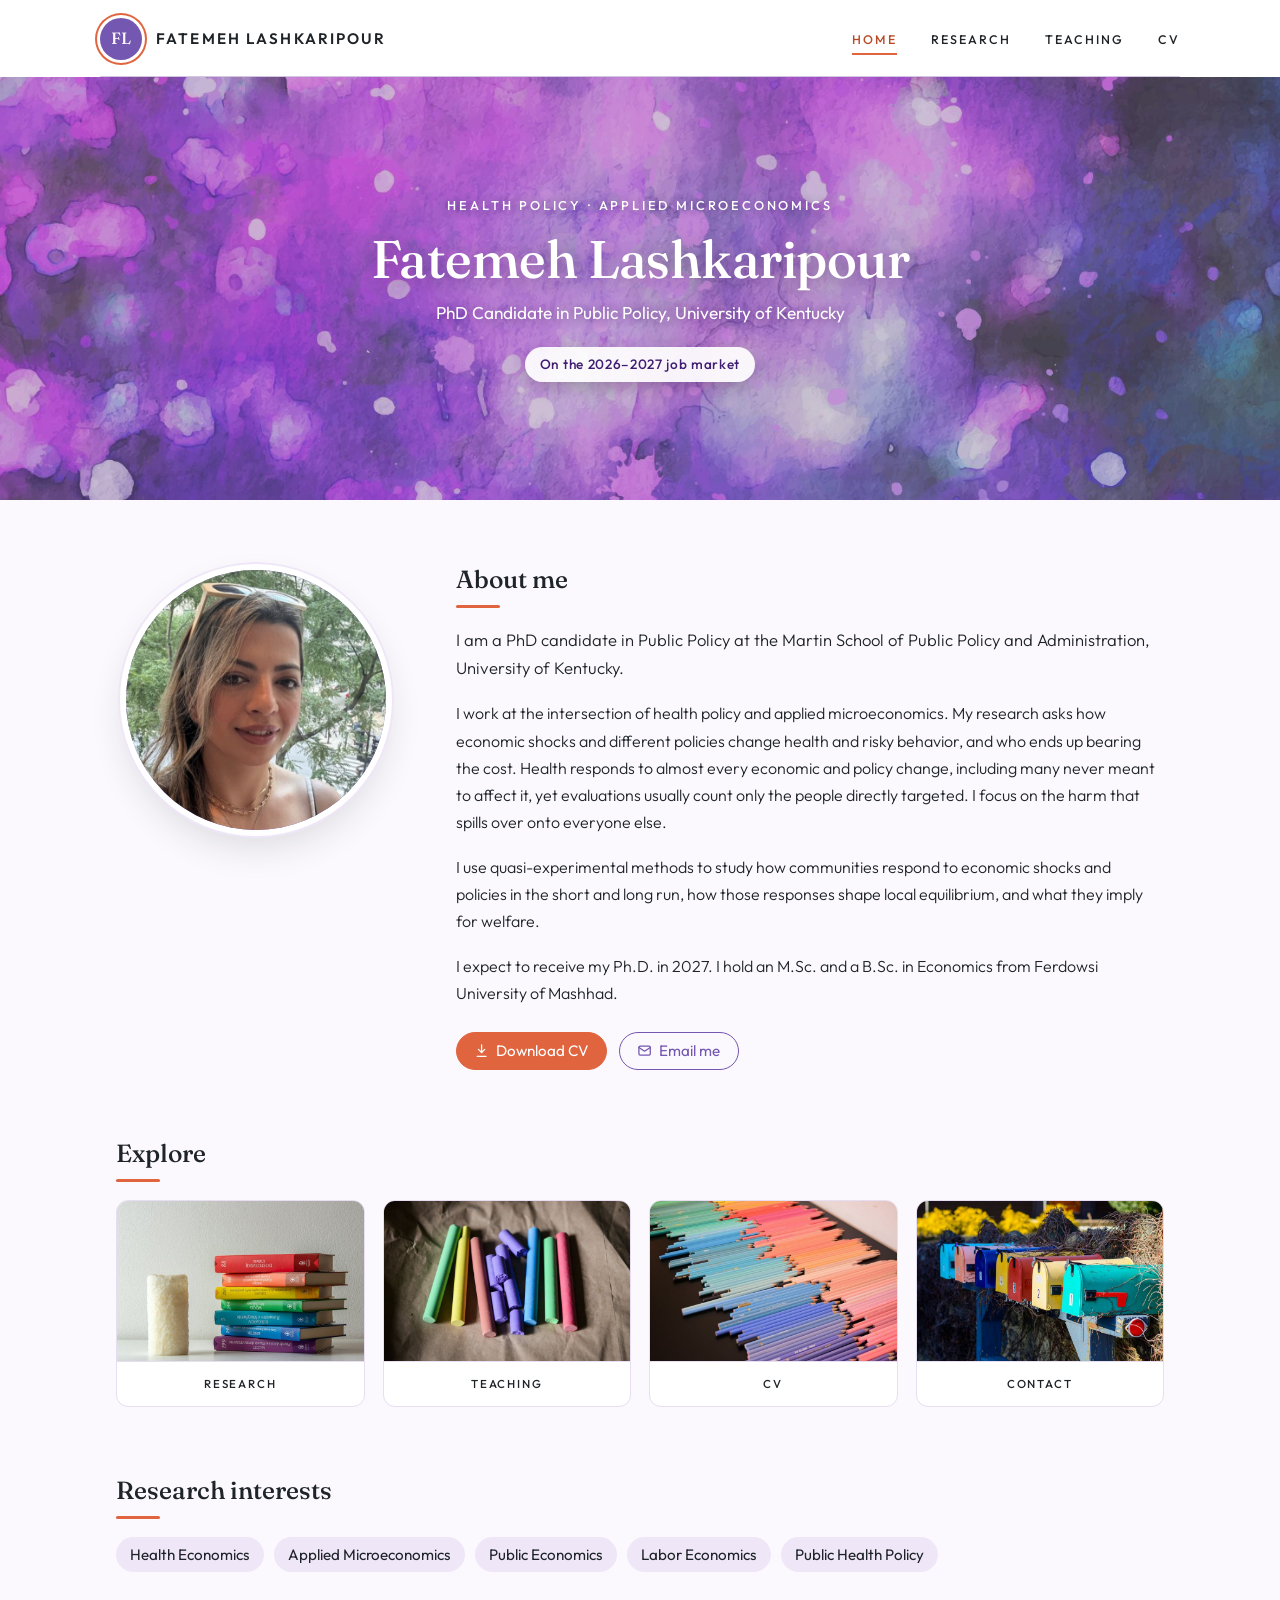
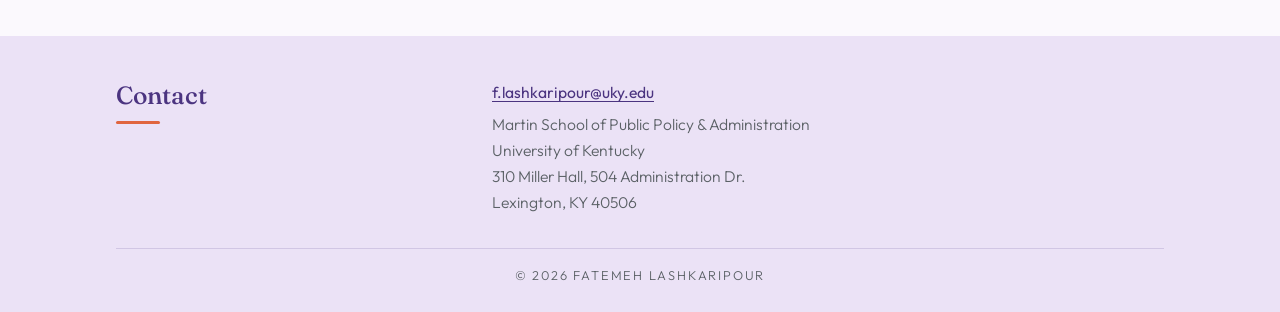
==== commit 7b08cf87: "Newest JMP and abstract PDF; drop JMP from home page Co-Authored-By: Claude Opus 5.5 <noreply@anthro" ====
--- a/index.html
+++ b/index.html
@@ -70,18 +70,6 @@
       </div>
     </section>
 
-    <section aria-labelledby="jmp-heading">
-      <h2 id="jmp-heading">Job Market Paper</h2>
-      <article class="paper">
-        <h3 class="paper-title"><a href="papers/Lashkaripour_JMP.pdf">Import Competition, Impaired Driving, and Harm to Others</a></h3>
-        <div class="links">
-          <a href="papers/Lashkaripour_JMP.pdf">PDF</a>
-          <a href="research.html#jmp">Abstract</a>
-        </div>
-        <p class="summary">Higher unemployment usually comes with fewer traffic deaths, so you might expect job loss to make roads safer. Permanent job loss works differently. When Chinese imports surged in industries like furniture, toys, and electronics in the 1990s and 2000s, many manufacturing towns lost jobs that never came back. Using records of every fatal crash on U.S. roads from 1991 to 2019, I find that more exposed places had about 13 percent more drivers over the legal alcohol limit in fatal crashes than less exposed places in the same state, and about 9 percent more deaths of people in the other vehicles, roughly 430 a year nationwide. Those people never chose the risk, and their deaths are left out when we count what a layoff costs.</p>
-      </article>
-    </section>
-
     <section aria-labelledby="explore-heading">
       <h2 id="explore-heading">Explore</h2>
       <div class="tiles">
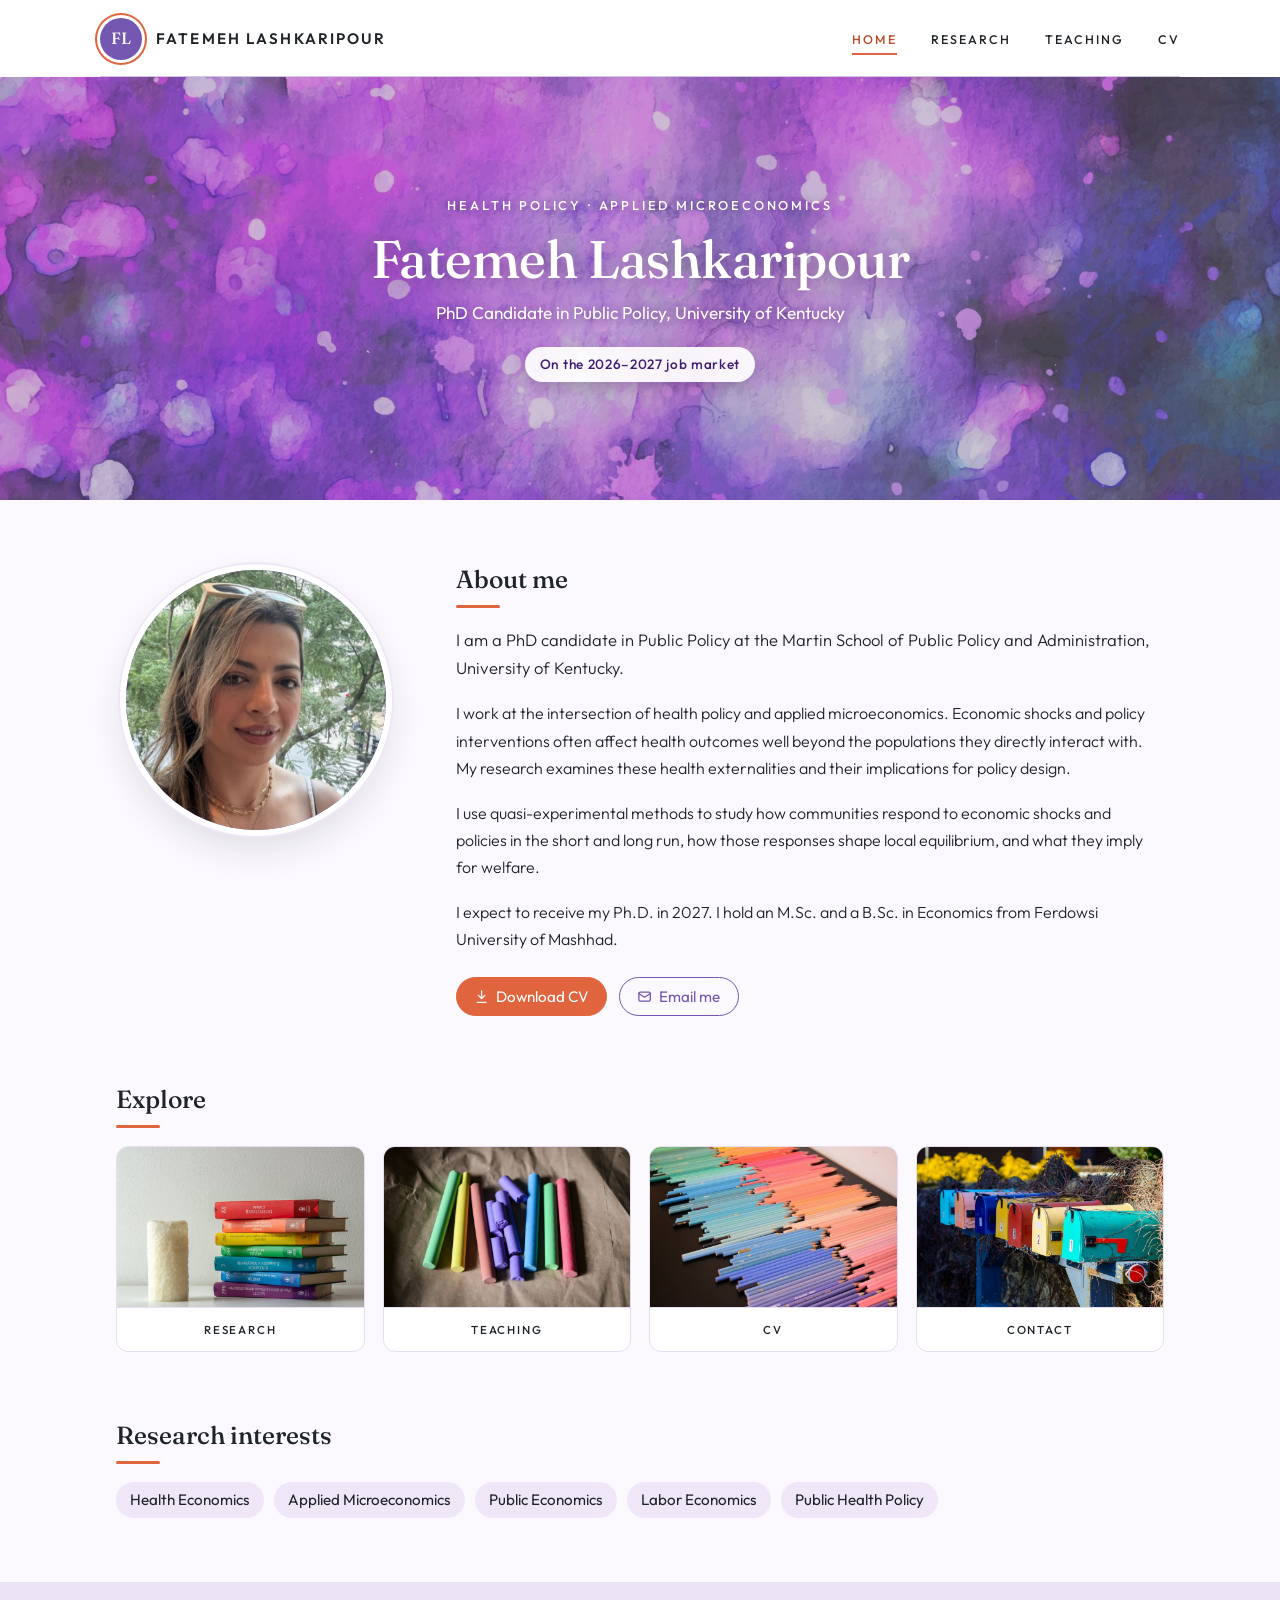
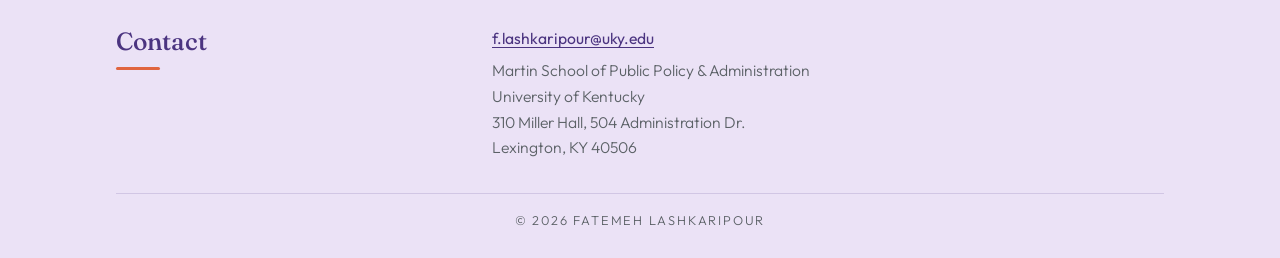
==== commit 25afeefe: "Revise About me research paragraph Co-Authored-By: Claude Opus 5.5 <noreply@anthropic.com>" ====
--- a/index.html
+++ b/index.html
@@ -53,7 +53,7 @@
       <div class="about-text">
         <h2 id="about-heading">About me</h2>
         <p class="lead">I am a PhD candidate in Public Policy at the Martin School of Public Policy and Administration, University of Kentucky.</p>
-        <p>I work at the intersection of health policy and applied microeconomics. My research asks how economic shocks and different policies change health and risky behavior, and who ends up bearing the cost. Health responds to almost every economic and policy change, including many never meant to affect it, yet evaluations usually count only the people directly targeted. I focus on the harm that spills over onto everyone else.</p>
+        <p>I work at the intersection of health policy and applied microeconomics. Economic shocks and policy interventions often affect health outcomes well beyond the populations they directly interact with. My research examines these health externalities and their implications for policy design.</p>
         <p>I use quasi-experimental methods to study how communities respond to economic shocks and policies in the short and long run, how those responses shape local equilibrium, and what they imply for welfare.</p>
         <p>I expect to receive my Ph.D. in 2027. I hold an M.Sc. and a B.Sc. in Economics from Ferdowsi University of Mashhad.</p>
 
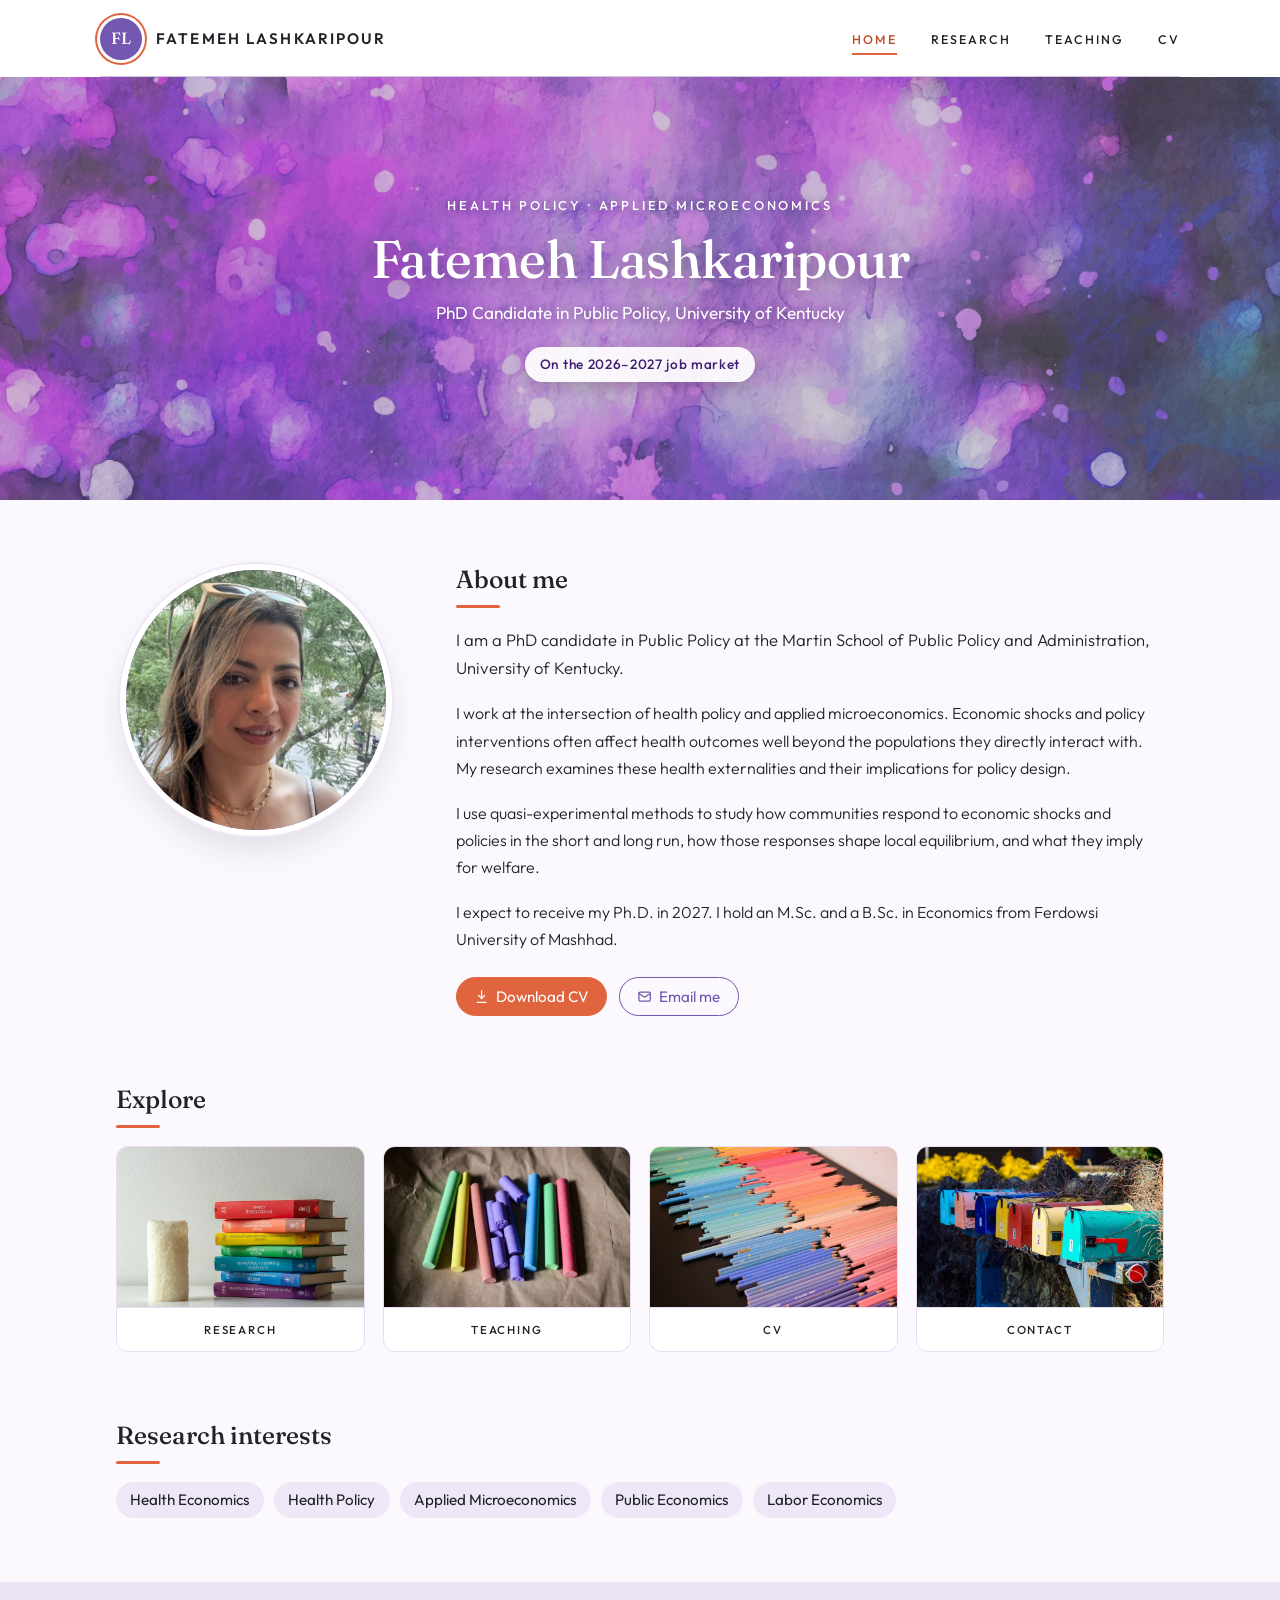
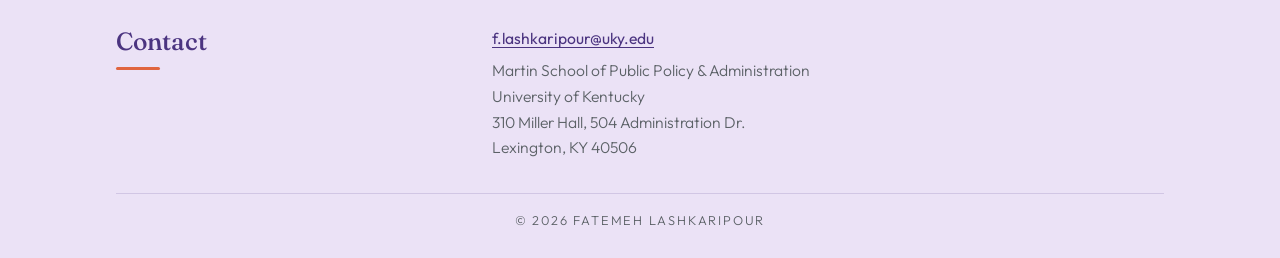
==== commit f0fef486: "Research interests: Health Economics, Health Policy, Applied Microeconomics first (home page and CV)" ====
--- a/index.html
+++ b/index.html
@@ -96,10 +96,10 @@
       <h2 id="interests-heading">Research interests</h2>
       <ul class="chips">
         <li>Health Economics</li>
+        <li>Health Policy</li>
         <li>Applied Microeconomics</li>
         <li>Public Economics</li>
         <li>Labor Economics</li>
-        <li>Public Health Policy</li>
       </ul>
     </section>
   </main>
--- a/css/style.css
+++ b/css/style.css
@@ -267,7 +267,6 @@
 }
 .section-note { color: var(--muted); margin: -4px 0 6px; }
 .page-actions { margin: 0 0 clamp(36px, 5vw, 52px); }
-.intro-actions { margin-top: -16px; margin-bottom: clamp(44px, 6vw, 64px); padding-left: 21px; }
 .paper .summary { margin: 10px 0 0; font-size: .95rem; line-height: 1.7; }
 .numbered .paper .summary { padding-left: 2.1em; }
 
